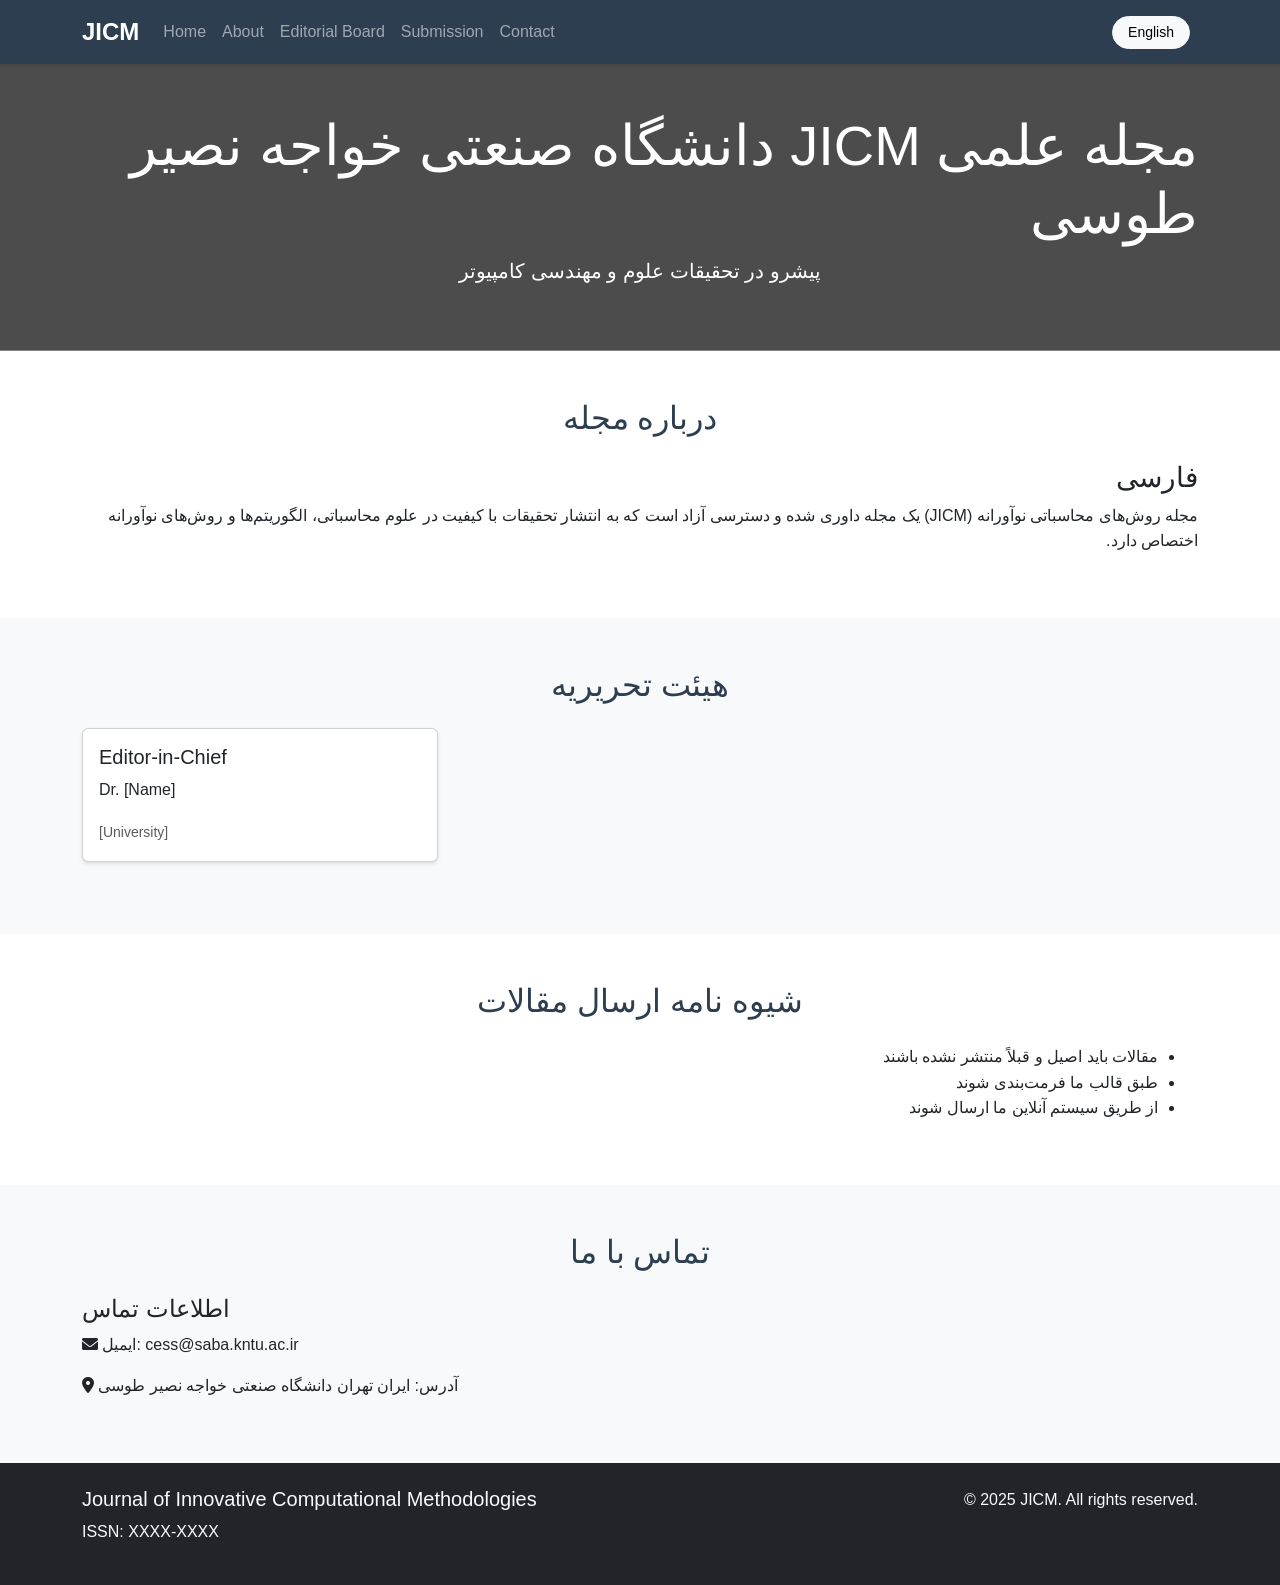
==== indexFa.html @ a4ecc7f3 "add pages" ====
<!DOCTYPE html>
<html lang="en">
<head>
    <meta charset="UTF-8">
    <meta name="viewport" content="width=device-width, initial-scale=1.0">
    <title>JICM</title>
    <!-- Bootstrap CSS -->
    <link href="https://cdn.jsdelivr.net/npm/bootstrap@5.3.0/dist/css/bootstrap.min.css" rel="stylesheet">
    <!-- Custom CSS -->
    <link rel="stylesheet" href="styles.css">
    <!-- Font Awesome -->
    <link rel="stylesheet" href="https://cdnjs.cloudflare.com/ajax/libs/font-awesome/6.0.0/css/all.min.css">
</head>
<body>
    <!-- Navigation -->
    <nav class="navbar navbar-expand-lg navbar-dark bg-primary">
        <div class="container">
            <a class="navbar-brand" href="#">JICM</a>
            <button class="navbar-toggler" type="button" data-bs-toggle="collapse" data-bs-target="#navbarNav">
                <span class="navbar-toggler-icon"></span>
            </button>
            <div class="collapse navbar-collapse" id="navbarNav">
                <ul class="navbar-nav me-auto">
                    <li class="nav-item">
                        <a class="nav-link" href="#home">Home</a>
                    </li>
                    <li class="nav-item">
                        <a class="nav-link" href="#about">About</a>
                    </li>
                    <li class="nav-item">
                        <a class="nav-link" href="#editorial-board">Editorial Board</a>
                    </li>
                    <li class="nav-item">
                        <a class="nav-link" href="#submission">Submission</a>
                    </li>
                    <li class="nav-item">
                        <a class="nav-link" href="#contact">Contact</a>
                    </li>
                </ul>
                <div class="language-selector">
                    <button class="btn btn-light btn-sm me-2" onclick="changeLanguage('en')">English</button>
                </div>
            </div>
        </div>
    </nav>

    <!-- Hero Section -->
    <header class="hero-section text-center py-5">
        <div class="container">
            <h1 class="display-4" dir="rtl">مجله علمی JICM دانشگاه صنعتی خواجه نصیر طوسی</h1>
            <p class="lead">پیشرو در تحقیقات علوم و مهندسی کامپیوتر</p>
        </div>
    </header>

    <!-- About Section -->
    <section id="about" class="py-5">
        <div class="container">
            <h2 class="text-center mb-4">درباره مجله</h2>
            <div class="row">
                <div class="row-md-6" dir="rtl">
                    <h3>فارسی</h3>
                    <p>مجله روش‌های محاسباتی نوآورانه (JICM) یک مجله داوری شده و دسترسی آزاد است که به انتشار تحقیقات با کیفیت در علوم محاسباتی، الگوریتم‌ها و روش‌های نوآورانه اختصاص دارد.</p>
                </div>
            </div>
        </div>
    </section>

    <!-- Editorial Board Section -->
    <section id="editorial-board" class="py-5 bg-light">
        <div class="container">
            <h2 class="text-center mb-4">هیئت تحریریه</h2>
            <div class="row">
                <div class="col-md-4 mb-4">
                    <div class="card">
                        <div class="card-body">
                            <h5 class="card-title">Editor-in-Chief</h5>
                            <p class="card-text">Dr. [Name]</p>
                            <p class="card-text"><small class="text-muted">[University]</small></p>
                        </div>
                    </div>
                </div>
                <!-- Add more editorial board members here -->
            </div>
        </div>
    </section>

    <!-- Submission Guidelines -->
    <section id="submission" class="py-5">
        <div class="container">
            <h2 class="text-center mb-4">شیوه نامه ارسال مقالات</h2>
            <div class="row">
        
                <div class="row-md-6" dir="rtl">
                    <ul>
                        <li>مقالات باید اصیل و قبلاً منتشر نشده باشند</li>
                        <li>طبق قالب ما فرمت‌بندی شوند</li>
                        <li>از طریق سیستم آنلاین ما ارسال شوند</li>
                    </ul>
                </div>
            </div>
        </div>
    </section>

    <!-- Contact Section -->
    <section id="contact" class="py-5 bg-light">
        <div class="container">
            <h2 class="text-center mb-4">تماس با ما</h2>
            <div class="row">
                
                <div class="col-md-6">
                    <h4>اطلاعات تماس</h4>
                    <p><i class="fas fa-envelope"></i> ایمیل: cess@saba.kntu.ac.ir</p>
                    <!-- <p><i class="fas fa-phone"></i> Phone: +1 (123) 456-7890</p> -->
                    <p><i class="fas fa-map-marker-alt"></i> آدرس: ایران تهران دانشگاه صنعتی خواجه نصیر طوسی</p>
                </div>
            </div>
        </div>
    </section>

    <!-- Footer -->
    <footer class="bg-dark text-light py-4">
        <div class="container">
            <div class="row">
                <div class="col-md-6">
                    <h5>Journal of Innovative Computational Methodologies</h5>
                    <p>ISSN: XXXX-XXXX</p>
                </div>
                <div class="col-md-6 text-md-end">
                    <p>&copy; 2025 JICM. All rights reserved.</p>
                </div>
            </div>
        </div>
    </footer>

    <!-- Bootstrap JS -->
    <script src="https://cdn.jsdelivr.net/npm/bootstrap@5.3.0/dist/js/bootstrap.bundle.min.js"></script>
    <!-- Custom JS -->
    <script src="script.js"></script>
</body>
</html>
---- styles.css ----
/* General Styles */
body {
    font-family: 'Segoe UI', Tahoma, Geneva, Verdana, sans-serif;
    line-height: 1.6;
}

/* Hero Section */
.hero-section {
    background: linear-gradient(rgba(0, 0, 0, 0.7), rgba(0, 0, 0, 0.7)), url('https://images.unsplash.com/photo-1501504905252-473c47e087f8?ixlib=rb-1.2.1&auto=format&fit=crop&w=1350&q=80');
    background-size: cover;
    background-position: center;
    color: white;
    padding: 100px 0;
}

/* Navigation */
.navbar {
    box-shadow: 0 2px 4px rgba(0,0,0,0.1);
}

.navbar-brand {
    font-weight: bold;
    font-size: 1.5rem;
}

/* Sections */
section {
    padding: 60px 0;
}

section h2 {
    margin-bottom: 40px;
    color: #2c3e50;
}

/* Cards */
.card {
    transition: transform 0.3s ease;
    box-shadow: 0 2px 4px rgba(0,0,0,0.1);
}

.card:hover {
    transform: translateY(-5px);
}

/* Contact Form */
.form-control {
    border-radius: 0;
    border: 1px solid #ddd;
}

.form-control:focus {
    box-shadow: none;
    border-color: #007bff;
}

/* Footer */
footer {
    background-color: #2c3e50;
}

/* RTL Support for Persian */
[dir="rtl"] {
    text-align: right;
}

[dir="rtl"] .navbar-nav {
    padding-right: 0;
}

/* Responsive Design */
@media (max-width: 768px) {
    .hero-section {
        padding: 60px 0;
    }
    
    .hero-section h1 {
        font-size: 2rem;
    }
    
    section {
        padding: 40px 0;
    }
}

/* Language Selector */
.language-selector {
    margin-left: 15px;
}

.language-selector .btn {
    border-radius: 20px;
    padding: 5px 15px;
}

/* Custom Colors */
.bg-primary {
    background-color: #2c3e50 !important;
}

.btn-primary {
    background-color: #2c3e50;
    border-color: #2c3e50;
}

.btn-primary:hover {
    background-color: #34495e;
    border-color: #34495e;
}

/* Editorial Board Cards */
.editorial-card {
    height: 100%;
    display: flex;
    flex-direction: column;
}

.editorial-card .card-body {
    flex: 1;
}

/* Contact Icons */
.contact-info i {
    margin-right: 10px;
    color: #2c3e50;
}

/* Smooth Scrolling */
html {
    scroll-behavior: smooth;
}

/* Section Transitions */
section {
    opacity: 0;
    transform: translateY(20px);
    transition: opacity 0.5s ease, transform 0.5s ease;
}

section.visible {
    opacity: 1;
    transform: translateY(0);
}
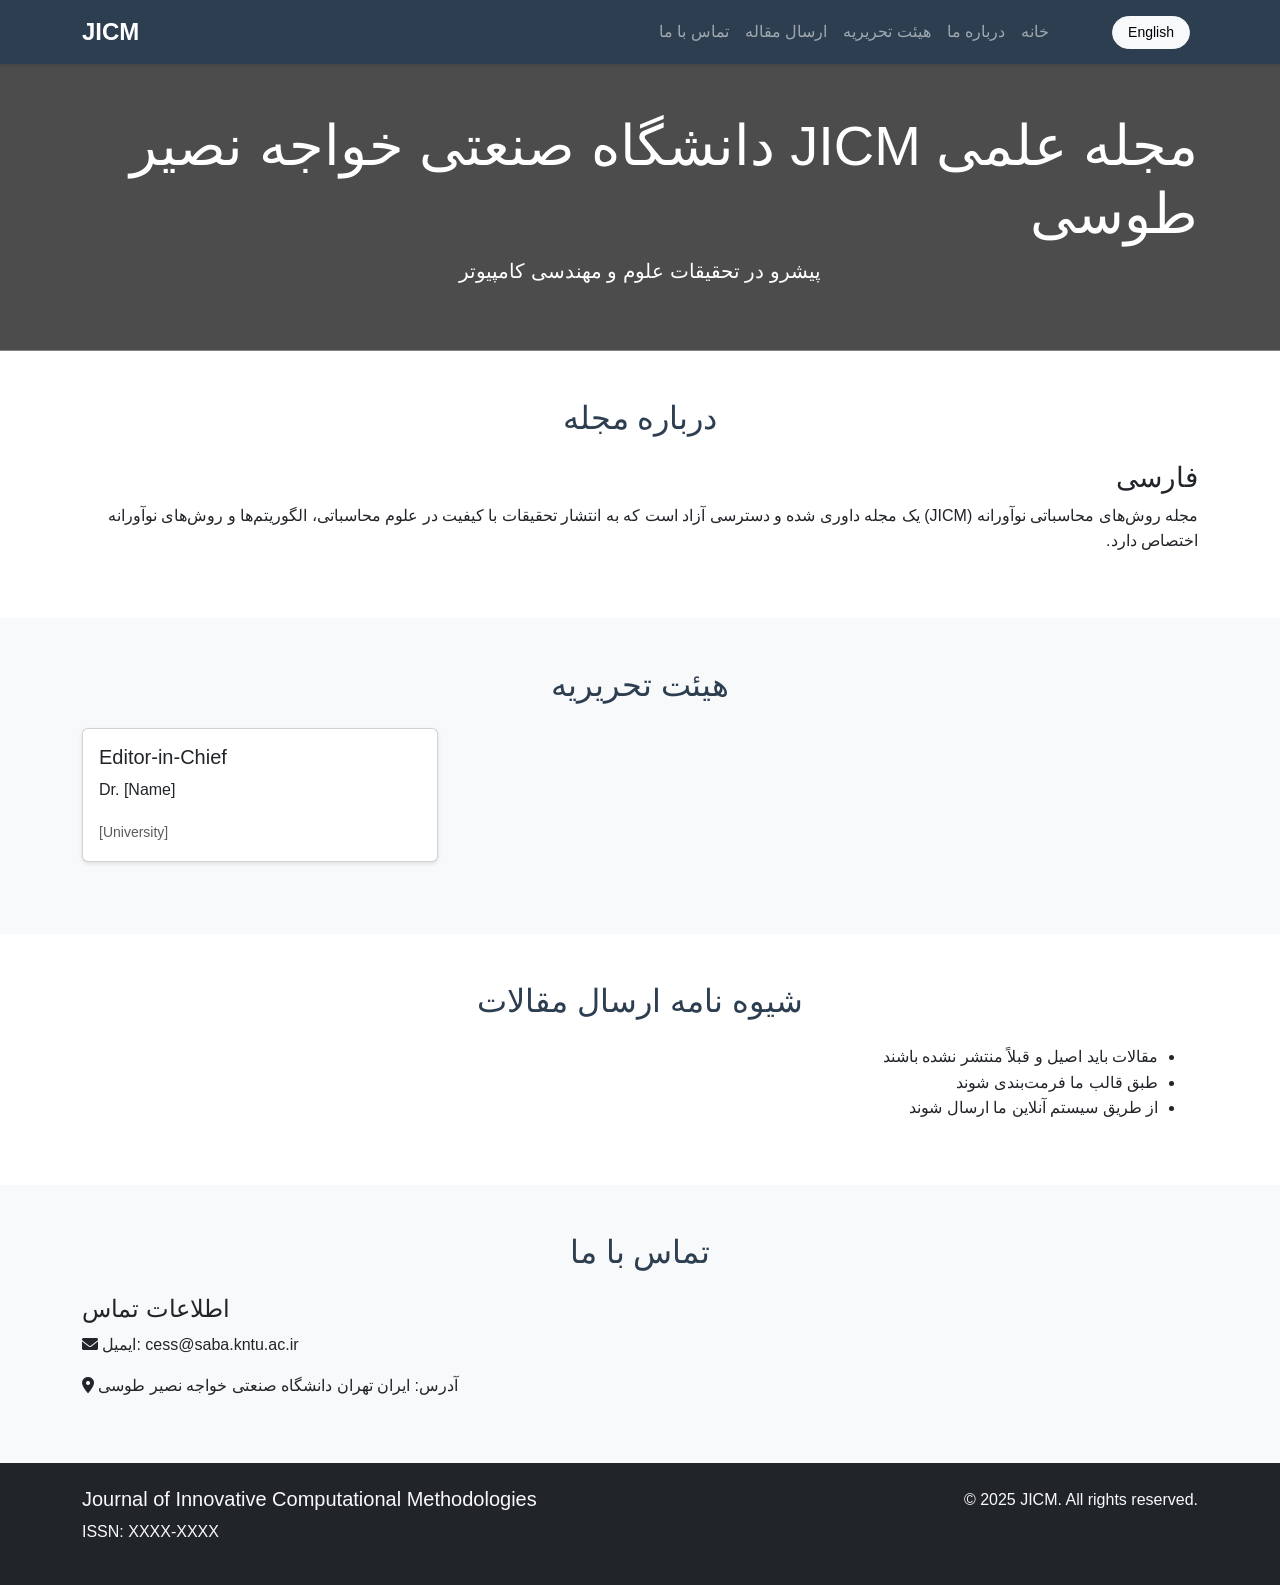
==== commit 4215e8fb: "fix Persian note" ====
--- a/indexFa.html
+++ b/indexFa.html
@@ -20,25 +20,25 @@
                 <span class="navbar-toggler-icon"></span>
             </button>
             <div class="collapse navbar-collapse" id="navbarNav">
-                <ul class="navbar-nav me-auto">
+                <ul class="navbar-nav ms-auto" dir="rtl">
                     <li class="nav-item">
-                        <a class="nav-link" href="#home">Home</a>
+                        <a class="nav-link" href="#home">خانه</a>
                     </li>
                     <li class="nav-item">
-                        <a class="nav-link" href="#about">About</a>
+                        <a class="nav-link" href="#about">درباره ما</a>
                     </li>
                     <li class="nav-item">
-                        <a class="nav-link" href="#editorial-board">Editorial Board</a>
+                        <a class="nav-link" href="#editorial-board">هیئت تحریریه</a>
                     </li>
                     <li class="nav-item">
-                        <a class="nav-link" href="#submission">Submission</a>
+                        <a class="nav-link" href="#submission">ارسال مقاله</a>
                     </li>
                     <li class="nav-item">
-                        <a class="nav-link" href="#contact">Contact</a>
+                        <a class="nav-link" href="#contact">تماس با ما</a>
                     </li>
                 </ul>
                 <div class="language-selector">
-                    <button class="btn btn-light btn-sm me-2" onclick="changeLanguage('en')">English</button>
+                    <a href="index.html" class="btn btn-light btn-sm me-2">English</a>
                 </div>
             </div>
         </div>
